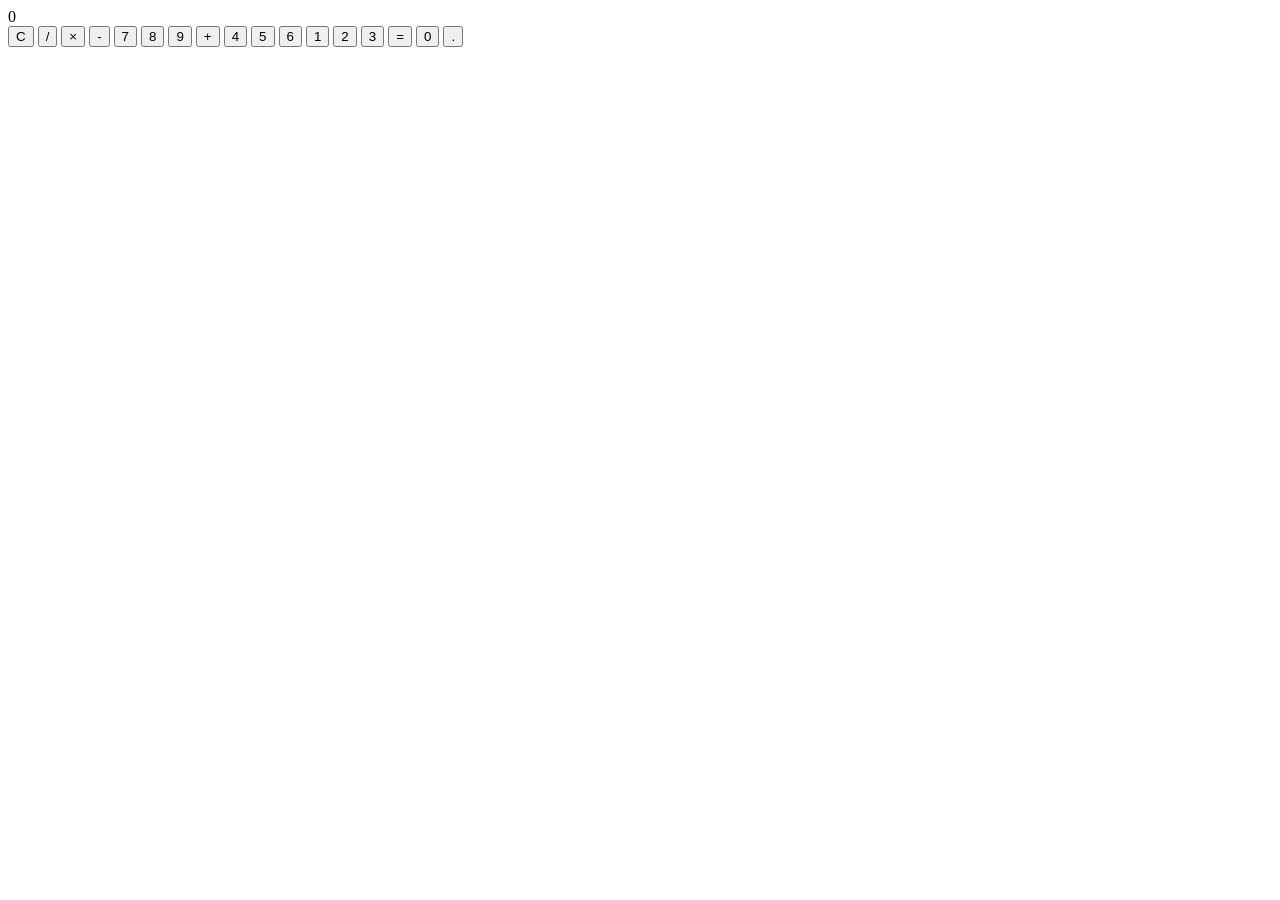
==== Aula 6: formulário/Calculadora/calculadora.html @ 2a7471af "Create calculadora.html" ====
<!DOCTYPE html>
<html lang="pt-BR">
<head>
    <meta charset="UTF-8">
    <meta name="viewport" content="width=device-width, initial-scale=1.0">
    <title>Calculadora Interativa</title>
    <link rel="stylesheet" href="calculadora.css">
</head>
<body>

    <div class="calculadora-container">
        <div class="display" id="display">0</div>
        
        <div class="botoes">
            <button class="btn limpar" onclick="limparTela()">C</button>
            <button class="btn operador" onclick="definirOperador('/')">/</button>
            <button class="btn operador" onclick="definirOperador('*')">×</button>
            <button class="btn operador" onclick="definirOperador('-')">-</button>

            <button class="btn" onclick="adicionarNumero('7')">7</button>
            <button class="btn" onclick="adicionarNumero('8')">8</button>
            <button class="btn" onclick="adicionarNumero('9')">9</button>
            <button class="btn operador mais" onclick="definirOperador('+')">+</button>

            <button class="btn" onclick="adicionarNumero('4')">4</button>
            <button class="btn" onclick="adicionarNumero('5')">5</button>
            <button class="btn" onclick="adicionarNumero('6')">6</button>

            <button class="btn" onclick="adicionarNumero('1')">1</button>
            <button class="btn" onclick="adicionarNumero('2')">2</button>
            <button class="btn" onclick="adicionarNumero('3')">3</button>
            <button class="btn igual" onclick="calcular()">=</button>

            <button class="btn zero" onclick="adicionarNumero('0')">0</button>
            <button class="btn" onclick="adicionarNumero('.')">.</button>
        </div>
    </div>

    <script src="calculadora.js"></script>
</body>
</html>
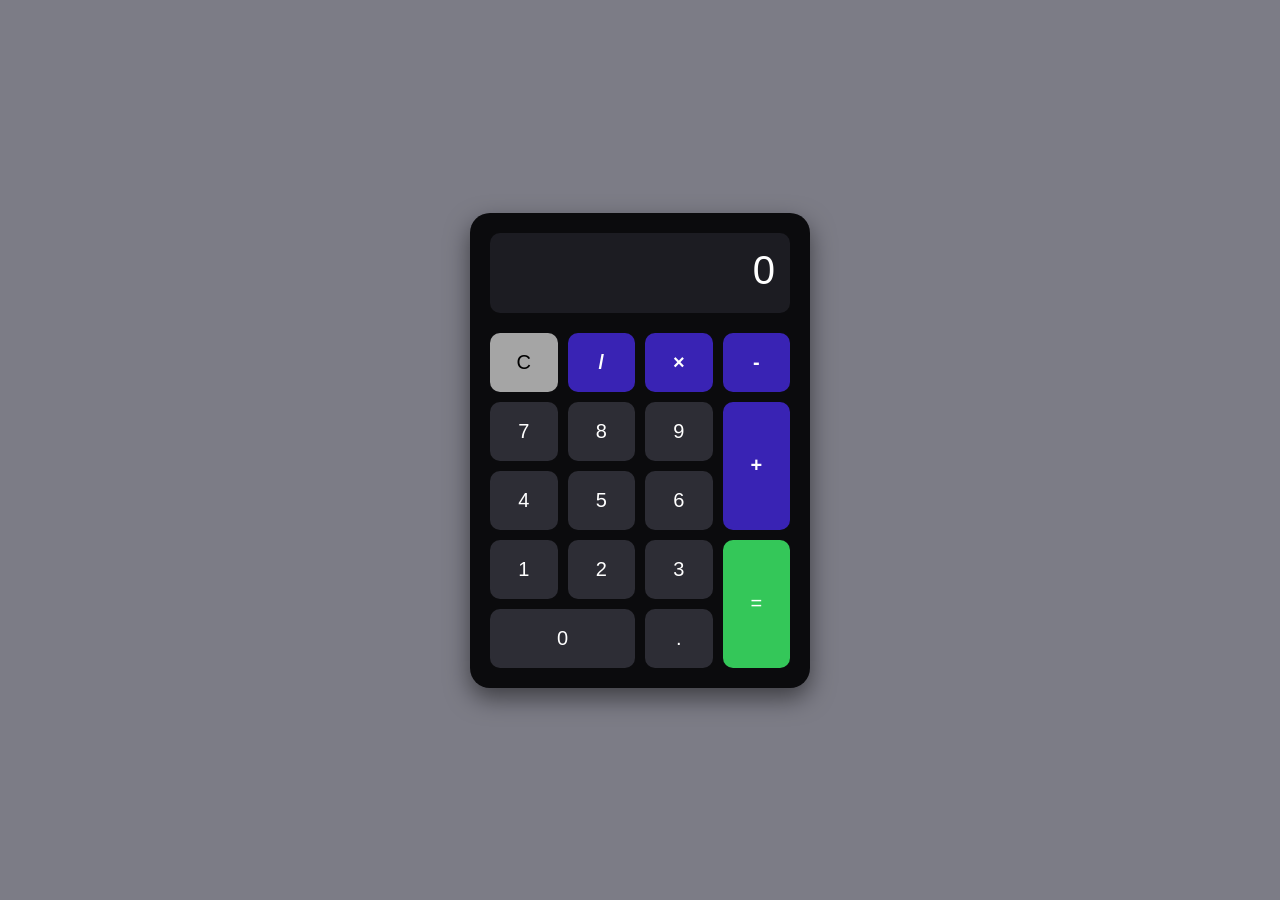
==== commit 49852a69: "Finalizando a calculadora" ====
--- a/Aula 6: formulário/Calculadora/calculadora.html
+++ b/Aula 6: formulário/Calculadora/calculadora.html
@@ -3,7 +3,7 @@
 <head>
     <meta charset="UTF-8">
     <meta name="viewport" content="width=device-width, initial-scale=1.0">
-    <title>Calculadora Interativa</title>
+    <title>Calculadora</title>
     <link rel="stylesheet" href="calculadora.css">
 </head>
 <body>
--- a/Aula 6: formulário/Calculadora/calculadora.css
+++ b/Aula 6: formulário/Calculadora/calculadora.css
@@ -0,0 +1,95 @@
+body {
+    background-color: #7c7c86;
+    font-family: 'Segoe UI', Tahoma, Geneva, Verdana, sans-serif;
+    display: flex;
+    justify-content: center;
+    align-items: center;
+    height: 100vh;
+    margin: 0;
+}
+
+.calculadora-container {
+    background-color: #0b0b0d;
+    padding: 20px;
+    border-radius: 20px;
+    box-shadow: 0px 10px 25px rgba(0, 0, 0, 0.5);
+    width: 300px;
+}
+
+.display {
+    background-color: #1c1c22;
+    color: #ffffff;
+    font-size: 2.5rem;
+    text-align: right;
+    padding: 15px;
+    border-radius: 10px;
+    margin-bottom: 20px;
+    min-height: 50px;
+    word-wrap: break-word;
+    word-break: break-all;
+}
+
+.botoes {
+    display: grid;
+    grid-template-columns: repeat(4, 1fr);
+    gap: 10px;
+}
+
+.btn {
+    background-color: #2d2d35;
+    color: white;
+    border: none;
+    padding: 18px;
+    font-size: 1.25rem;
+    border-radius: 10px;
+    cursor: pointer;
+    transition: background 0.2s;
+}
+
+.btn:hover {
+    background-color: #3e3e48;
+}
+
+.btn:active {
+    background-color: #4f4f5a;
+}
+
+/* Cores especiais para operadores */
+.btn.operador {
+    background-color: #3923b4;
+    color: white;
+    font-weight: bold;
+}
+
+.btn.operador:hover {
+    background-color: #d43925;
+}
+
+.btn.limpar {
+    background-color: #a5a5a5;
+    color: black;
+}
+
+.btn.limpar:hover {
+    background-color: #8e8e8e;
+}
+
+/* Deixa os botões maiores */
+.btn.mais {
+    grid-row: span 2;
+    height: 100%;
+}
+
+.btn.igual {
+    grid-row: span 2;
+    background-color: #34c759;
+    height: 100%;
+}
+
+.btn.igual:hover {
+    background-color: #28a146;
+}
+
+.btn.zero {
+    grid-column: span 2;
+}
